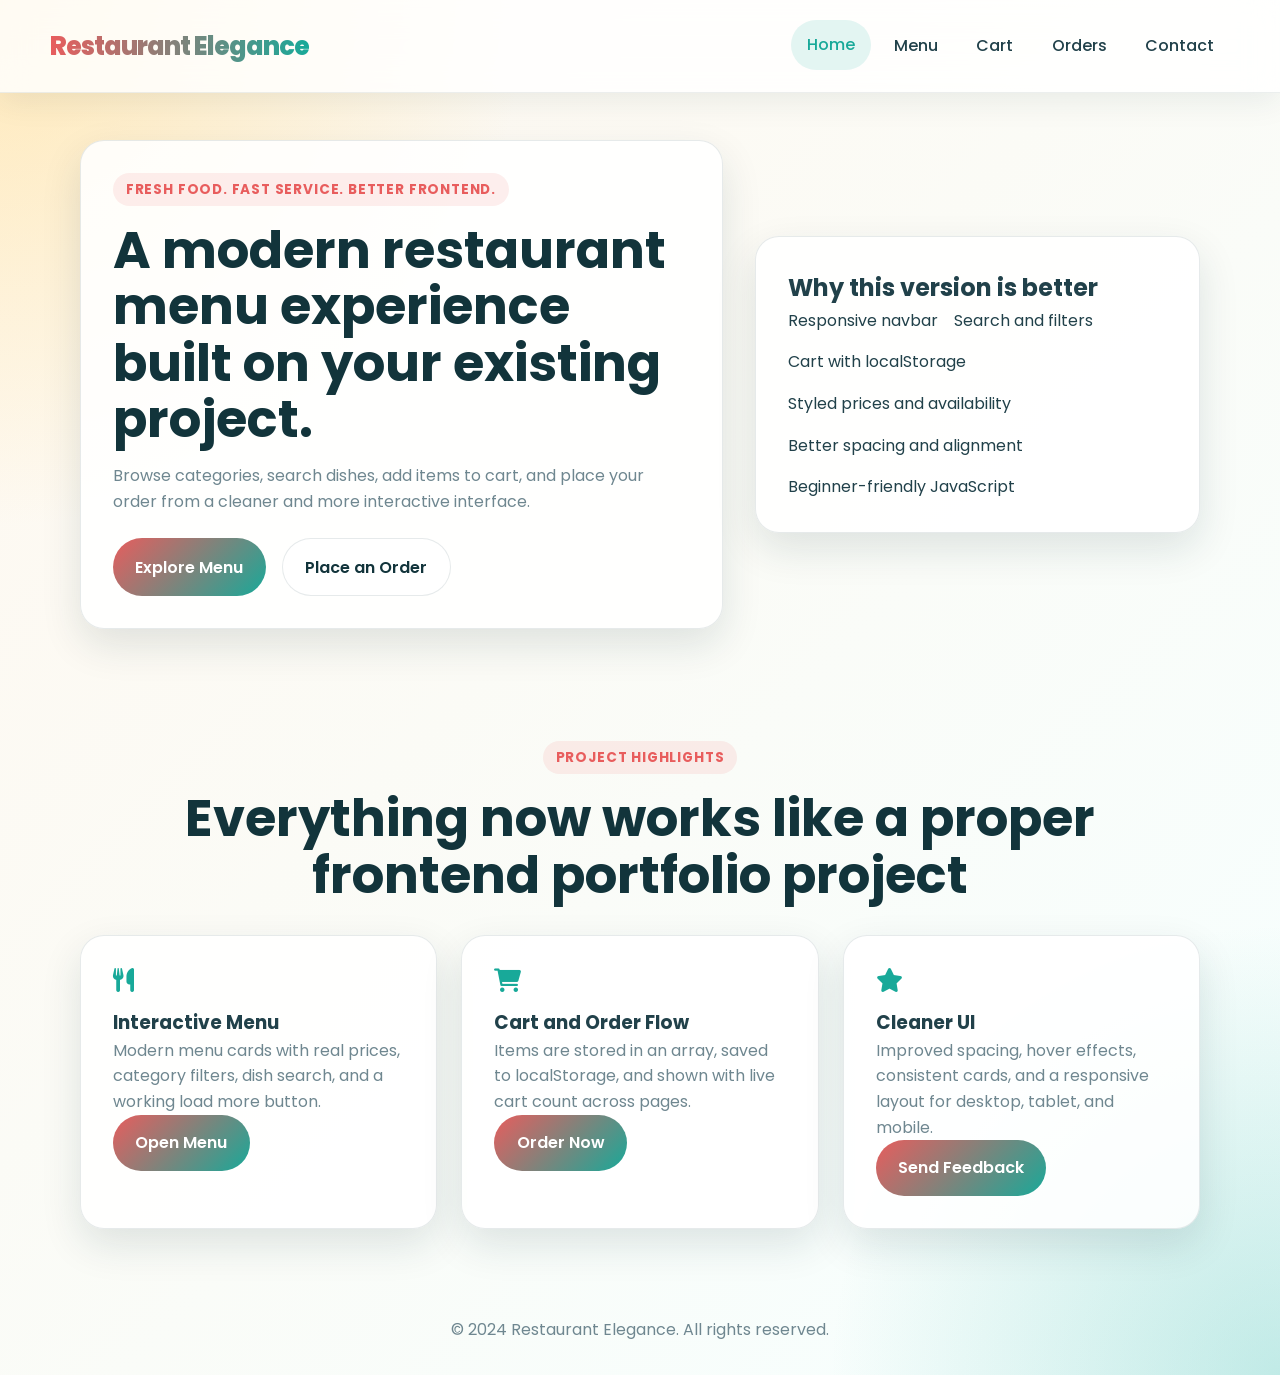
==== index.html @ 2c2c8822 "all files commited" ====
<!DOCTYPE html>
<html lang="en">
<head>
    <meta charset="UTF-8">
    <meta name="viewport" content="width=device-width, initial-scale=1.0">
    <title>Restaurant Elegance - Home</title>
    <link rel="stylesheet" href="css/style.css">
    <link rel="stylesheet" href="https://cdnjs.cloudflare.com/ajax/libs/font-awesome/6.0.0/css/all.min.css">
</head>
<body>
    <header class="site-header">
        <nav class="navbar">
            <div class="nav-container">
                <a href="index.html" class="logo-link">
                    <span class="logo">Restaurant Elegance</span>
                </a>
                <button class="hamburger" aria-label="Toggle navigation">
                    <span></span>
                    <span></span>
                    <span></span>
                </button>
                <div class="nav-panel">
                    <ul class="nav-links">
                        <li><a href="index.html" class="active">Home</a></li>
                        <li><a href="menu.html">Menu</a></li>
                        <li><a href="cart.html">Cart</a></li>
                        <li><a href="orders.html">Orders</a></li>
                        <li><a href="feedback.html">Contact</a></li>
                    </ul>
                    
                </div>
            </div>
        </nav>
    </header>

    <main>
        <section id="home" class="hero">
            <div class="container hero-layout">
                <div class="hero-copy">
                    <p class="eyebrow">Fresh food. Fast service. Better frontend.</p>
                    <h1 class="hero-heading">A modern restaurant menu experience built on your existing project.</h1>
                    <p class="hero-tagline">
                        Browse categories, search dishes, add items to cart, and place your order from a cleaner and more interactive interface.
                    </p>
                    <div class="hero-buttons">
                        <a href="menu.html" class="hero-btn primary-btn">Explore Menu</a>
                        <a href="cart.html" class="hero-btn secondary-btn">Place an Order</a>
                    </div>
                </div>

                <div class="hero-card">
                    <h2>Why this version is better</h2>
                    <div class="hero-points">
                        <div class="info-pill">Responsive navbar</div>
                        <div class="info-pill">Search and filters</div>
                        <div class="info-pill">Cart with localStorage</div>
                        <div class="info-pill">Styled prices and availability</div>
                        <div class="info-pill">Better spacing and alignment</div>
                        <div class="info-pill">Beginner-friendly JavaScript</div>
                    </div>
                </div>
            </div>
        </section>

        <section class="features">
            <div class="container">
                <div class="section-heading">
                    <p class="eyebrow">Project Highlights</p>
                    <h2>Everything now works like a proper frontend portfolio project</h2>
                </div>

                <div class="feature-grid">
                    <article class="feature-card">
                        <i class="fas fa-utensils feature-icon"></i>
                        <h3>Interactive Menu</h3>
                        <p>Modern menu cards with real prices, category filters, dish search, and a working load more button.</p>
                        <a href="menu.html" class="feature-link">Open Menu</a>
                    </article>

                    <article class="feature-card">
                        <i class="fas fa-shopping-cart feature-icon"></i>
                        <h3>Cart and Order Flow</h3>
                        <p>Items are stored in an array, saved to localStorage, and shown with live cart count across pages.</p>
                        <a href="cart.html" class="feature-link">Order Now</a>
                    </article>

                    <article class="feature-card">
                        <i class="fas fa-star feature-icon"></i>
                        <h3>Cleaner UI</h3>
                        <p>Improved spacing, hover effects, consistent cards, and a responsive layout for desktop, tablet, and mobile.</p>
                        <a href="feedback.html" class="feature-link">Send Feedback</a>
                    </article>
                </div>
            </div>
        </section>
    </main>

    <footer>
        <div class="container">
            <p>&copy; 2024 Restaurant Elegance. All rights reserved.</p>
        </div>
    </footer>

    <div id="toast" class="toast" role="status" aria-live="polite"></div>

    <script src="js/script.js"></script>
</body>
</html>
---- css/style.css ----
@import url('https://fonts.googleapis.com/css2?family=Poppins:wght@300;400;500;600;700;800&display=swap');

/* Shared design variables keep the project easy to update */
:root {
    --primary-color: #e85d5d;
    --secondary-color: #18a999;
    --accent-color: #ffd166;
    --dark-color: #12343b;
    --light-color: #f8fbfb;
    --text-color: #21414a;
    --muted-color: #6f8790;
    --card-bg: rgba(255, 255, 255, 0.88);
    --border-color: rgba(18, 52, 59, 0.1);
    --shadow-soft: 0 16px 40px rgba(18, 52, 59, 0.12);
    --shadow-hover: 0 22px 48px rgba(18, 52, 59, 0.18);
    --radius-lg: 24px;
    --radius-md: 16px;
}

* {
    box-sizing: border-box;
    margin: 0;
    padding: 0;
}

html {
    scroll-behavior: smooth;
}

body {
    font-family: 'Poppins', sans-serif;
    color: var(--text-color);
    background:
        radial-gradient(circle at top left, rgba(255, 209, 102, 0.4), transparent 28%),
        radial-gradient(circle at bottom right, rgba(24, 169, 153, 0.24), transparent 24%),
        linear-gradient(135deg, #fff8ef 0%, #f6ffff 100%);
    min-height: 100vh;
    line-height: 1.6;
    padding-top: 92px;
}

img {
    max-width: 100%;
    display: block;
}

a {
    color: inherit;
    text-decoration: none;
}

button,
input,
textarea {
    font: inherit;
}

.container {
    width: min(1120px, calc(100% - 2rem));
    margin: 0 auto;
}

.site-header {
    position: fixed;
    inset: 0 0 auto 0;
    z-index: 1000;
}

.navbar {
    background: rgba(255, 255, 255, 0.82);
    backdrop-filter: blur(16px);
    border-bottom: 1px solid rgba(18, 52, 59, 0.08);
    box-shadow: 0 8px 30px rgba(18, 52, 59, 0.08);
}

.nav-container {
    width: min(1180px, calc(100% - 2rem));
    margin: 0 auto;
    min-height: 92px;
    display: flex;
    align-items: center;
    justify-content: space-between;
    gap: 1rem;
}

.logo {
    font-size: 1.6rem;
    font-weight: 800;
    letter-spacing: -0.04em;
    background: linear-gradient(90deg, var(--primary-color), var(--secondary-color));
    -webkit-background-clip: text;
    -webkit-text-fill-color: transparent;
    background-clip: text;
}

.nav-panel {
    display: flex;
    align-items: center;
    gap: 1rem;
}

.nav-links {
    list-style: none;
    display: flex;
    align-items: center;
    gap: 0.4rem;
}

.nav-links a {
    display: inline-flex;
    align-items: center;
    justify-content: center;
    padding: 0.75rem 1rem;
    border-radius: 999px;
    color: var(--text-color);
    font-weight: 500;
    transition: background-color 0.25s ease, color 0.25s ease, transform 0.25s ease;
}

.nav-links a:hover,
.nav-links a.active {
    background: rgba(24, 169, 153, 0.12);
    color: var(--secondary-color);
    transform: translateY(-1px);
}

.cart-btn {
    border: none;
    background: linear-gradient(135deg, var(--primary-color), var(--secondary-color));
    color: #fff;
    padding: 0.8rem 1rem;
    border-radius: 999px;
    cursor: pointer;
    font-weight: 600;
    transition: transform 0.25s ease, box-shadow 0.25s ease;
    box-shadow: 0 10px 24px rgba(24, 169, 153, 0.18);
}

.cart-btn:hover {
    transform: translateY(-2px);
    box-shadow: 0 16px 26px rgba(24, 169, 153, 0.26);
}

.cart-count {
    display: inline-flex;
    align-items: center;
    justify-content: center;
    min-width: 28px;
    min-height: 28px;
    margin-left: 0.5rem;
    padding: 0 0.45rem;
    border-radius: 999px;
    background: rgba(255, 255, 255, 0.22);
}

.hamburger {
    display: none;
    border: none;
    background: transparent;
    cursor: pointer;
    padding: 0.4rem;
}

.hamburger span {
    display: block;
    width: 26px;
    height: 3px;
    margin: 5px 0;
    border-radius: 999px;
    background: var(--dark-color);
    transition: transform 0.25s ease, opacity 0.25s ease;
}

.hamburger.active span:nth-child(1) {
    transform: translateY(8px) rotate(45deg);
}

.hamburger.active span:nth-child(2) {
    opacity: 0;
}

.hamburger.active span:nth-child(3) {
    transform: translateY(-8px) rotate(-45deg);
}

main section {
    padding: 3rem 0 4rem;
}

.hero-layout {
    display: grid;
    grid-template-columns: 1.3fr 0.9fr;
    gap: 2rem;
    align-items: center;
}

.hero-copy,
.hero-card,
.card-panel,
.feature-card,
.dish-card,
.order-summary {
    background: var(--card-bg);
    border: 1px solid var(--border-color);
    border-radius: var(--radius-lg);
    box-shadow: var(--shadow-soft);
}

.hero-copy,
.hero-card,
.feature-card,
.card-panel {
    padding: 2rem;
}

.eyebrow {
    display: inline-block;
    margin-bottom: 1rem;
    padding: 0.35rem 0.8rem;
    border-radius: 999px;
    background: rgba(232, 93, 93, 0.1);
    color: var(--primary-color);
    font-size: 0.85rem;
    font-weight: 700;
    letter-spacing: 0.06em;
    text-transform: uppercase;
}

.hero-heading,
.section-heading h1,
.section-heading h2 {
    color: var(--dark-color);
    font-size: clamp(2rem, 4vw, 3.6rem);
    line-height: 1.1;
    margin-bottom: 1rem;
}

.hero-tagline,
.feature-card p,
.dish-info p,
.card-panel p {
    color: var(--muted-color);
}

.hero-buttons,
.hero-points {
    display: flex;
    flex-wrap: wrap;
    gap: 1rem;
}

.hero-buttons {
    margin-top: 1.5rem;
}

.hero-btn,
.feature-link,
.submit-btn,
.load-more-btn,
.add-to-cart-btn,
.category-btn,
.search-container button {
    border: none;
    cursor: pointer;
    transition: transform 0.25s ease, box-shadow 0.25s ease, background-color 0.25s ease;
}

.hero-btn,
.feature-link,
.submit-btn,
.load-more-btn {
    display: inline-flex;
    align-items: center;
    justify-content: center;
    padding: 0.95rem 1.4rem;
    border-radius: 999px;
    font-weight: 600;
}

.primary-btn,
.feature-link,
.submit-btn,
.load-more-btn,
.search-container button,
.add-to-cart-btn {
    background: linear-gradient(135deg, var(--primary-color), var(--secondary-color));
    color: #fff;
}

.secondary-btn {
    background: #fff;
    color: var(--dark-color);
    border: 1px solid var(--border-color);
}

.hero-btn:hover,
.feature-link:hover,
.submit-btn:hover,
.load-more-btn:hover,
.add-to-cart-btn:hover,
.search-container button:hover,
.category-btn:hover {
    transform: translateY(-2px);
    box-shadow: 0 14px 28px rgba(24, 169, 153, 0.2);
}

.form-note {
    font-size: 0.9rem;
    color: var(--dark-color);
    margin-bottom: 1rem;
    font-style: italic;
}

.payment-buttons {
    display: flex;
    gap: 1rem;
    margin-top: 1.5rem;
    justify-content: center;
}

.payment-btn {
    flex: 1;
    padding: 1rem 1.5rem;
    border: none;
    border-radius: 8px;
    font-weight: 600;
    cursor: pointer;
    transition: all 0.25s ease;
}

.cash-btn {
    background: #28a745;
    color: #fff;
}

.online-btn {
    background: #007bff;
    color: #fff;
}

.payment-btn:hover {
    transform: translateY(-2px);
    box-shadow: 0 8px 16px rgba(0, 0, 0, 0.2);
}

.payment-section {
    margin-top: 2rem;
    text-align: center;
}

.section-heading {
    text-align: center;
    margin-bottom: 2rem;
}

.feature-grid {
    display: grid;
    grid-template-columns: repeat(3, minmax(0, 1fr));
    gap: 1.5rem;
}

.feature-card:hover,
.card-panel:hover {
    transform: translateY(-6px);
    box-shadow: var(--shadow-hover);
}

.feature-icon {
    font-size: 1.5rem;
    color: var(--secondary-color);
    margin-bottom: 1rem;
}

.menu-toolbar {
    display: grid;
    gap: 1.5rem;
    margin-bottom: 2rem;
}

.search-container {
    display: flex;
    gap: 0.75rem;
    flex-wrap: wrap;
    justify-content: center;
}

.search-container input {
    flex: 1 1 320px;
    min-width: 240px;
    background: rgba(255, 255, 255, 0.9);
    border: 1px solid rgba(18, 52, 59, 0.14);
    border-radius: 999px;
    padding: 0.95rem 1.1rem;
    color: var(--text-color);
}

.search-container input:focus,
.form-group input:focus,
.form-group textarea:focus {
    outline: none;
    border-color: var(--secondary-color);
    box-shadow: 0 0 0 4px rgba(24, 169, 153, 0.14);
}

.menu-categories {
    display: flex;
    flex-wrap: wrap;
    gap: 0.75rem;
    justify-content: center;
}

.category-btn {
    padding: 0.8rem 1.1rem;
    border-radius: 999px;
    background: rgba(255, 255, 255, 0.9);
    border: 1px solid rgba(18, 52, 59, 0.1);
    color: var(--text-color);
    font-weight: 600;
}

.category-btn.active {
    background: linear-gradient(135deg, var(--primary-color), var(--secondary-color));
    color: #fff;
}

.menu-grid {
    display: grid;
    grid-template-columns: repeat(auto-fit, minmax(240px, 1fr));
    gap: 1.5rem;
}

#menuGrid {
    display: grid;
    grid-template-columns: repeat(auto-fit, minmax(240px, 1fr));
    gap: 1.5rem;
}

.dish-card {
    overflow: hidden;
    display: flex;
    flex-direction: column;
    min-height: 450px;
    height: 100%;
    cursor: pointer;
    transition: transform 0.25s ease, box-shadow 0.25s ease;
}

.dish-card:hover {
    transform: translateY(-8px);
    box-shadow: var(--shadow-hover);
}

.dish-card.hidden-item,
.dish-card.is-hidden,
.load-more-btn.is-hidden {
    display: none;
}
.dish-card img {

    height: 240px;
    object-fit: cover;
    flex-shrink: 0;
}

.dish-info {
    padding: 1.2rem;
    display: flex;
    flex-direction: column;
    justify-content: space-between;
    flex: 1;
    min-height: 200px;
}

.dish-meta {
    display: flex;
    justify-content: space-between;
    gap: 0.75rem;
    align-items: center;
    margin-bottom: 0.8rem;
}

.dish-category {
    font-size: 0.78rem;
    font-weight: 700;
    letter-spacing: 0.05em;
    text-transform: uppercase;
    color: var(--secondary-color);
}

.status-badge {
    padding: 0.3rem 0.7rem;
    border-radius: 999px;
    font-size: 0.78rem;
    font-weight: 700;
}

.available {
    color: #12753d;
    background: rgba(18, 117, 61, 0.12);
}

.unavailable {
    color: #b42318;
    background: rgba(180, 35, 24, 0.12);
}

.dish-info h3 {
    color: var(--dark-color);
    font-size: 1.2rem;
    margin-bottom: 0.45rem;
}

.dish-footer {
    margin-top: 1rem;
    display: flex;
    justify-content: space-between;
    align-items: center;
    gap: 0.75rem;
}

.price {
    font-size: 1.2rem;
    font-weight: 700;
    color: var(--primary-color);
}

.add-to-cart-btn {
    padding: 0.75rem 1rem;
    border-radius: 12px;
    min-width: 124px;
}

.add-to-cart-btn.disabled,
.add-to-cart-btn:disabled {
    background: #c7d2d8;
    color: #46616a;
    cursor: not-allowed;
    box-shadow: none;
    transform: none;
}

.menu-actions {
    margin-top: 2rem;
    text-align: center;
}

.order-grid {
    display: grid;
    grid-template-columns: 0.9fr 1.1fr;
    gap: 1.5rem;
}

.cart-preview {
    display: grid;
    gap: 0.8rem;
}

.cart-preview-item {
    display: grid;
    gap: 0.85rem;
    padding: 0.95rem 0;
    border-bottom: 1px solid rgba(18, 52, 59, 0.08);
}

.cart-item-name {
    font-weight: 700;
    color: var(--dark-color);
}

.cart-item-details {
    display: flex;
    flex-wrap: wrap;
    justify-content: space-between;
    gap: 0.75rem;
    align-items: center;
}

.cart-qty-controls {
    display: inline-flex;
    align-items: center;
    gap: 0.35rem;
    padding: 0.25rem 0.5rem;
    border-radius: 12px;
    background: rgba(24, 169, 153, 0.08);
    border: 1px solid rgba(18, 52, 59, 0.08);
}

.qty-control {
    width: 34px;
    height: 34px;
    border: none;
    border-radius: 10px;
    background: var(--secondary-color);
    color: #fff;
    font-size: 1.1rem;
    cursor: pointer;
    transition: background-color 0.2s ease;
}

.qty-control:hover {
    background: var(--primary-color);
}

.item-qty {
    min-width: 30px;
    text-align: center;
    font-weight: 700;
}

.cart-item-price {
    min-width: 90px;
    font-weight: 700;
    color: var(--primary-color);
}

.remove-item {
    border: none;
    background: transparent;
    color: #b42318;
    font-weight: 700;
    cursor: pointer;
    text-decoration: underline;
    padding: 0.2rem 0.35rem;
}

.summary-total {
    margin-top: 1.2rem;
    font-size: 1.2rem;
    font-weight: 700;
    color: var(--dark-color);
}

.cart-count-text {
    margin: 0.75rem 0 1rem;
    color: var(--muted-color);
    font-weight: 600;
}

.form-row {
    display: grid;
    grid-template-columns: repeat(2, minmax(0, 1fr));
    gap: 1rem;
}

.form-group {
    margin-bottom: 1rem;
}

.form-group label {
    display: block;
    margin-bottom: 0.45rem;
    font-weight: 600;
    color: var(--dark-color);
}

.form-group input,
.form-group textarea {
    width: 100%;
    border: 1px solid rgba(18, 52, 59, 0.14);
    border-radius: 14px;
    background: rgba(255, 255, 255, 0.92);
    padding: 0.95rem 1rem;
    color: var(--text-color);
}

.form-group textarea {
    min-height: 120px;
    resize: vertical;
}

.field-error {
    min-height: 1.2rem;
    display: block;
    margin-top: 0.35rem;
    color: #b42318;
    font-size: 0.85rem;
}

.input-error {
    border-color: #b42318 !important;
    box-shadow: 0 0 0 4px rgba(180, 35, 24, 0.12) !important;
}

.feedback-panel {
    max-width: 760px;
    margin: 0 auto;
}

.rating {
    display: flex;
    flex-direction: row-reverse;
    justify-content: flex-end;
    gap: 0.3rem;
}

.rating input {
    display: none;
}

.rating label {
    font-size: 2rem;
    color: #c9d4d8;
    cursor: pointer;
    transition: transform 0.2s ease, color 0.2s ease;
}

.rating label:hover,
.rating label:hover ~ label,
.rating input:checked ~ label {
    color: var(--accent-color);
    transform: scale(1.05);
}

footer {
    padding: 1.5rem 0 2rem;
    text-align: center;
    color: var(--muted-color);
}

.toast {
    position: fixed;
    right: 1rem;
    bottom: 1rem;
    z-index: 1200;
    min-width: 240px;
    max-width: 320px;
    padding: 0.95rem 1rem;
    border-radius: 14px;
    background: var(--dark-color);
    color: #fff;
    box-shadow: 0 18px 40px rgba(18, 52, 59, 0.28);
    opacity: 0;
    transform: translateY(16px);
    pointer-events: none;
    transition: opacity 0.25s ease, transform 0.25s ease;
}

.toast.show {
    opacity: 1;
    transform: translateY(0);
}

.empty-state {
    text-align: center;
    padding: 1.5rem;
    border-radius: var(--radius-md);
    background: rgba(255, 255, 255, 0.8);
    color: var(--muted-color);
}

/* Dish Detail Page Styles */
.dish-detail-section {
    padding: 2rem 0 4rem;
}

.back-link {
    display: inline-block;
    margin-bottom: 2rem;
    color: var(--secondary-color);
    font-weight: 600;
    transition: transform 0.2s ease;
}

.back-link:hover {
    transform: translateX(-4px);
}

.dish-detail-container {
    display: grid;
    grid-template-columns: 1fr 1fr;
    gap: 3rem;
    align-items: start;
}

.dish-detail-image {
    background: var(--card-bg);
    border: 1px solid var(--border-color);
    border-radius: var(--radius-lg);
    overflow: hidden;
    box-shadow: var(--shadow-soft);
}

.dish-detail-image img {
    width: 100%;
    height: auto;
    object-fit: cover;
    display: block;
}

.dish-detail-info {
    display: flex;
    flex-direction: column;
}

.dish-detail-meta {
    display: flex;
    gap: 0.75rem;
    align-items: center;
    margin-bottom: 1rem;
}

#dishName {
    font-size: 2.5rem;
    color: var(--dark-color);
    margin-bottom: 1rem;
    line-height: 1.2;
}

.dish-detail-description {
    font-size: 1rem;
    color: var(--muted-color);
    margin-bottom: 2rem;
    line-height: 1.8;
}

.dish-detail-specifications {
    display: flex;
    flex-direction: column;
    gap: 1rem;
    margin-bottom: 2rem;
    padding: 1.5rem;
    background: rgba(24, 169, 153, 0.05);
    border-radius: var(--radius-md);
    border: 1px solid var(--border-color);
}

.spec-item {
    display: flex;
    justify-content: space-between;
    align-items: center;
}

.spec-label {
    font-weight: 600;
    color: var(--dark-color);
}

.spec-value {
    color: var(--text-color);
    font-weight: 500;
}

.quantity-selector {
    margin-bottom: 2rem;
}

.quantity-selector label {
    display: block;
    margin-bottom: 0.75rem;
    font-weight: 600;
    color: var(--dark-color);
}

.quantity-control {
    display: flex;
    align-items: center;
    gap: 0.5rem;
    max-width: 150px;
}

.qty-btn {
    width: 40px;
    height: 40px;
    border: 1px solid var(--border-color);
    background: white;
    border-radius: 8px;
    cursor: pointer;
    font-weight: 600;
    color: var(--dark-color);
    transition: all 0.2s ease;
}

.qty-btn:hover {
    background: var(--secondary-color);
    color: white;
    border-color: var(--secondary-color);
}

#quantity {
    width: 60px;
    text-align: center;
    border: 1px solid var(--border-color);
    padding: 0.75rem;
    border-radius: 8px;
    font-size: 1rem;
    font-weight: 600;
}

#quantity:focus {
    outline: none;
    border-color: var(--secondary-color);
    box-shadow: 0 0 0 3px rgba(24, 169, 153, 0.1);
}

.detail-actions {
    display: flex;
    gap: 1rem;
    align-items: center;
}

.detail-actions .add-to-cart-btn {
    flex: 1;
    min-width: 200px;
    padding: 1rem 1.5rem;
    font-size: 1rem;
}

.btn-secondary {
    display: inline-flex;
    align-items: center;
    justify-content: center;
    padding: 1rem 1.5rem;
    border-radius: 12px;
    background: white;
    border: 2px solid var(--border-color);
    color: var(--text-color);
    font-weight: 600;
    transition: all 0.2s ease;
    text-decoration: none;
}

.btn-secondary:hover {
    border-color: var(--secondary-color);
    color: var(--secondary-color);
}

.success-message {
    margin-top: 1rem;
    padding: 1rem;
    background: rgba(18, 117, 61, 0.1);
    color: #12753d;
    border-radius: 8px;
    text-align: center;
    font-weight: 600;
}

@media (max-width: 1024px) {
    .hero-layout,
    .order-grid,
    .dish-detail-container {
        grid-template-columns: 1fr;
    }

    .feature-grid {
        grid-template-columns: repeat(2, minmax(0, 1fr));
    }

    #dishName {
        font-size: 2rem;
    }

    .detail-actions {
        flex-direction: column;
    }

    .detail-actions .add-to-cart-btn {
        width: 100%;
    }
}

@media (max-width: 768px) {
    body {
        padding-top: 84px;
    }

    .nav-container {
        min-height: 84px;
    }

    .hamburger {
        display: inline-block;
    }

    .nav-panel {
        position: absolute;
        top: calc(100% + 0.5rem);
        left: 1rem;
        right: 1rem;
        display: none;
        flex-direction: column;
        align-items: stretch;
        padding: 1rem;
        background: rgba(255, 255, 255, 0.96);
        border: 1px solid rgba(18, 52, 59, 0.08);
        border-radius: 20px;
        box-shadow: var(--shadow-soft);
    }

    .nav-panel.active {
        display: flex;
    }

    .nav-links {
        flex-direction: column;
        align-items: stretch;
    }

    .nav-links a,
    .cart-btn {
        width: 100%;
    }

    .feature-grid,
    .form-row {
        grid-template-columns: 1fr;
    }

    .dish-footer {
        flex-direction: column;
        align-items: stretch;
    }

    .add-to-cart-btn {
        width: 100%;
    }
}

@media (max-width: 480px) {
    .container,
    .nav-container {
        width: min(100% - 1rem, 1120px);
    }

    .hero-heading,
    .section-heading h1,
    .section-heading h2 {
        font-size: 1.9rem;
    }

    .search-container {
        flex-direction: column;
    }

    .search-container input,
    .search-container button {
        width: 100%;
    }

    .toast {
        left: 0.75rem;
        right: 0.75rem;
        min-width: auto;
        max-width: none;
    }
}
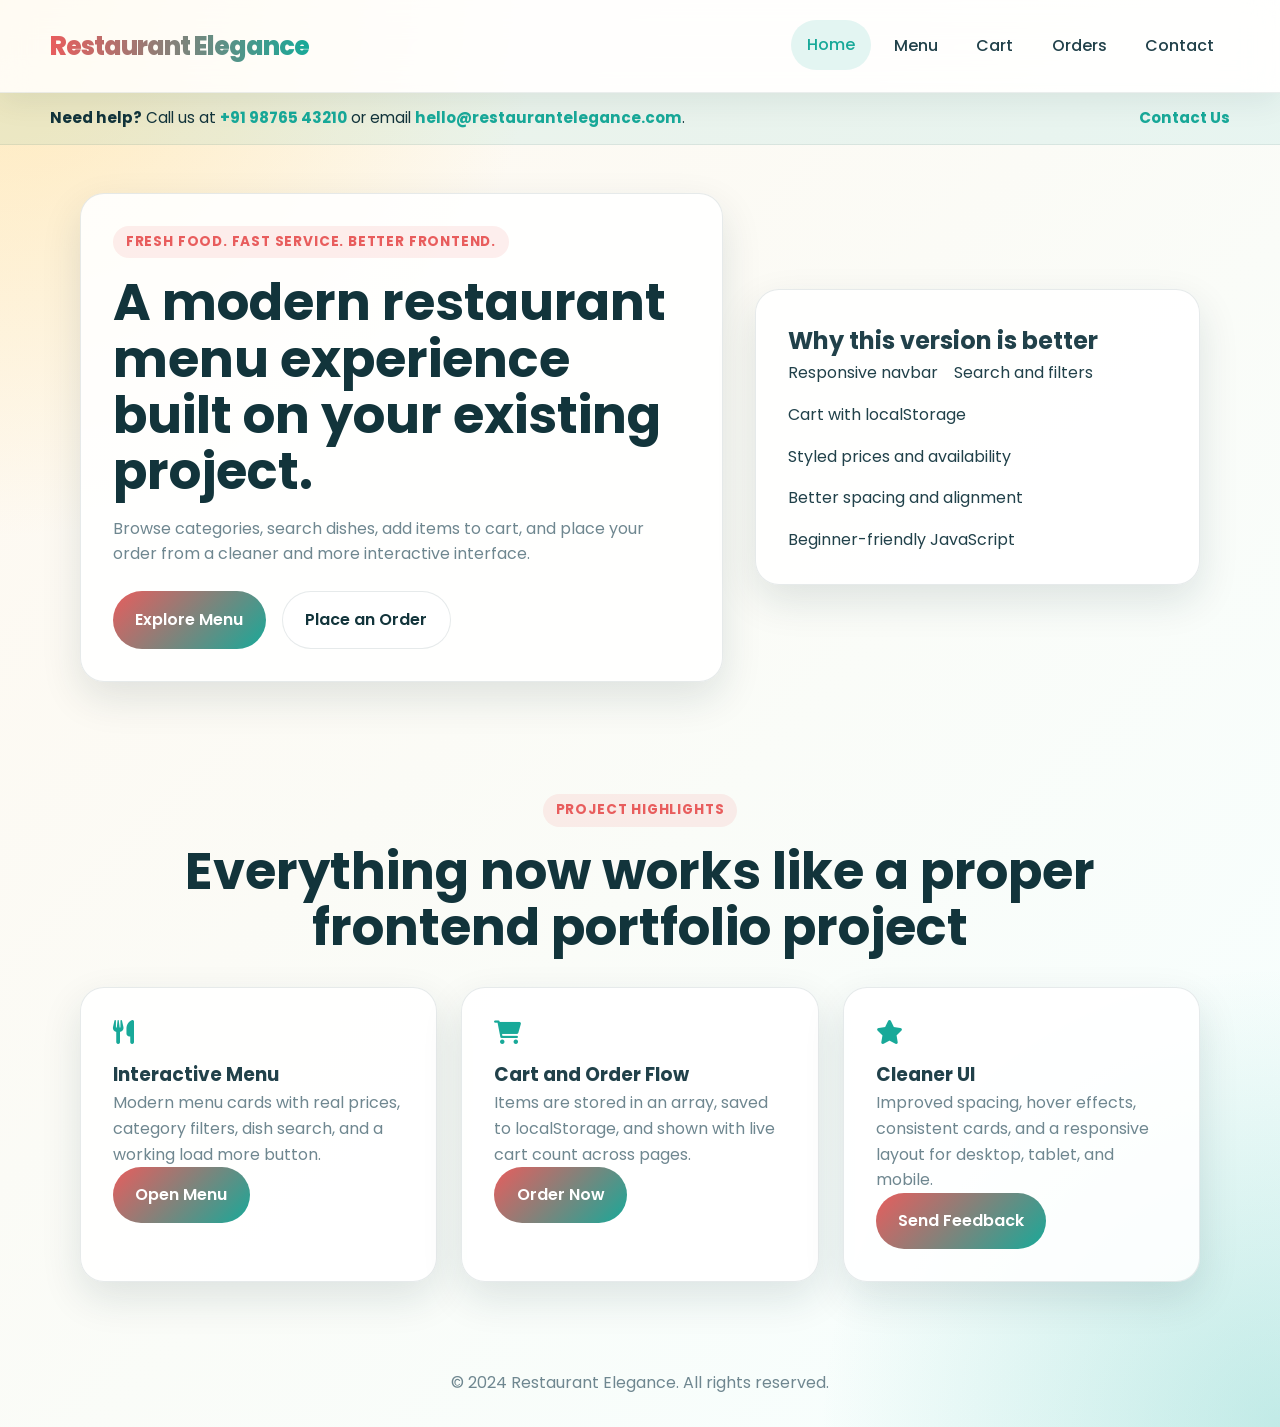
==== commit fecf7079: "added new features with contact details" ====
--- a/index.html
+++ b/index.html
@@ -32,6 +32,13 @@
             </div>
         </nav>
     </header>
+
+    <div class="contact-bar">
+        <div class="container contact-bar-content">
+            <span><strong>Need help?</strong> Call us at <a href="tel:+919876543210">+91 98765 43210</a> or email <a href="mailto:hello@restaurantelegance.com">hello@restaurantelegance.com</a>.</span>
+            <a href="feedback.html" class="contact-bar-link">Contact Us</a>
+        </div>
+    </div>
 
     <main>
         <section id="home" class="hero">
--- a/css/style.css
+++ b/css/style.css
@@ -99,6 +99,29 @@
     gap: 1rem;
 }
 
+.contact-bar {
+    background: rgba(24, 169, 153, 0.08);
+    border-bottom: 1px solid rgba(18, 52, 59, 0.08);
+}
+
+.contact-bar-content {
+    width: min(1180px, calc(100% - 2rem));
+    margin: 0 auto;
+    display: flex;
+    flex-wrap: wrap;
+    align-items: center;
+    justify-content: space-between;
+    gap: 1rem;
+    padding: 0.85rem 0;
+    color: var(--dark-color);
+    font-size: 0.95rem;
+}
+
+.contact-bar-content a {
+    color: var(--secondary-color);
+    font-weight: 700;
+}
+
 .nav-links {
     list-style: none;
     display: flex;
@@ -375,6 +398,70 @@
     display: grid;
     gap: 1.5rem;
     margin-bottom: 2rem;
+}
+
+.contact-layout {
+    display: grid;
+    grid-template-columns: minmax(0, 1.1fr) minmax(0, 0.9fr);
+    gap: 2rem;
+}
+
+.contact-card {
+    background: var(--card-bg);
+    border: 1px solid var(--border-color);
+    border-radius: var(--radius-lg);
+    box-shadow: var(--shadow-soft);
+    padding: 2rem;
+}
+
+.contact-card h2 {
+    margin-bottom: 1.2rem;
+    color: var(--dark-color);
+}
+
+.contact-text {
+    margin-bottom: 1.8rem;
+    color: var(--muted-color);
+}
+
+.contact-item {
+    margin-bottom: 1.5rem;
+}
+
+.contact-item h3 {
+    margin-bottom: 0.45rem;
+    font-size: 1rem;
+    color: var(--secondary-color);
+}
+
+.rating-group {
+    display: grid;
+    gap: 0.75rem;
+    margin-top: 0.75rem;
+}
+
+.rating-label {
+    font-weight: 600;
+    display: block;
+    margin-bottom: 0.5rem;
+}
+
+.rating-option {
+    display: inline-flex;
+    align-items: center;
+    gap: 0.5rem;
+    cursor: pointer;
+}
+
+.form-group textarea {
+    min-height: 140px;
+    resize: vertical;
+}
+
+@media (max-width: 900px) {
+    .contact-layout {
+        grid-template-columns: 1fr;
+    }
 }
 
 .search-container {
